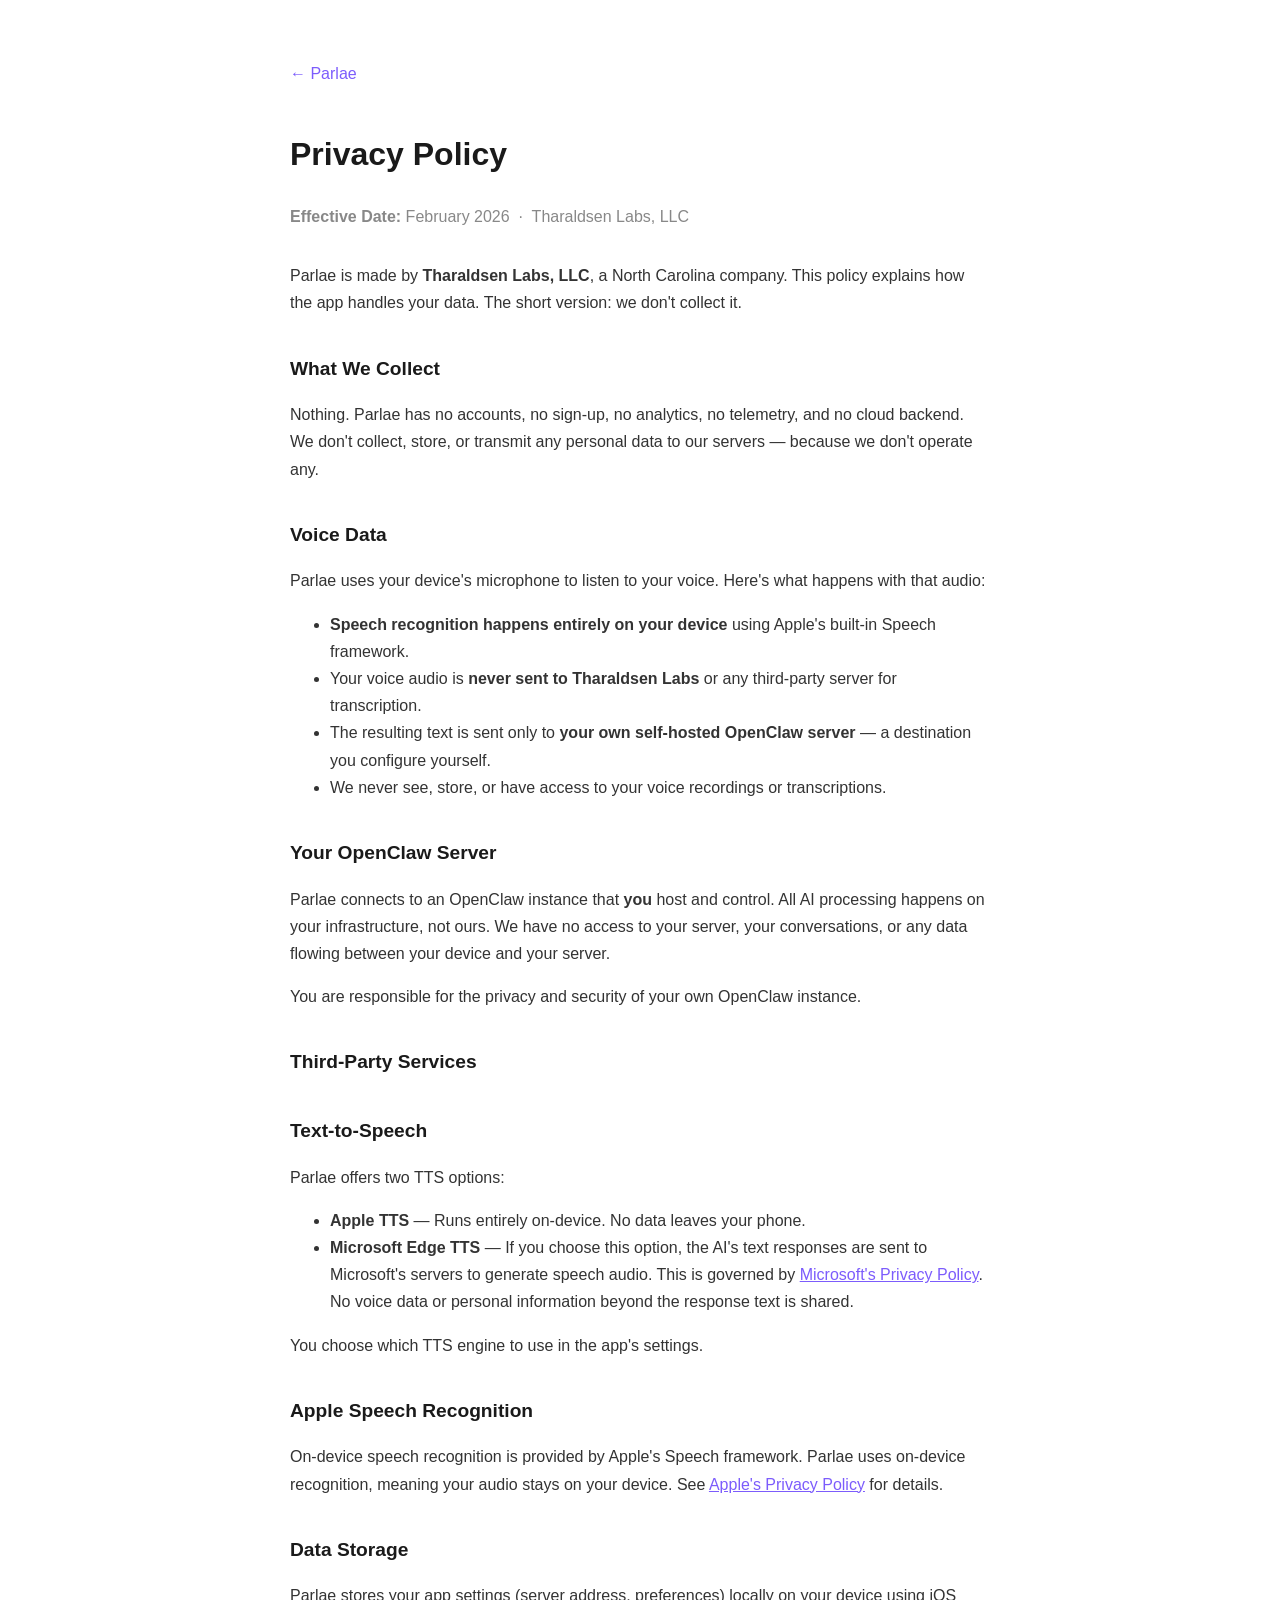
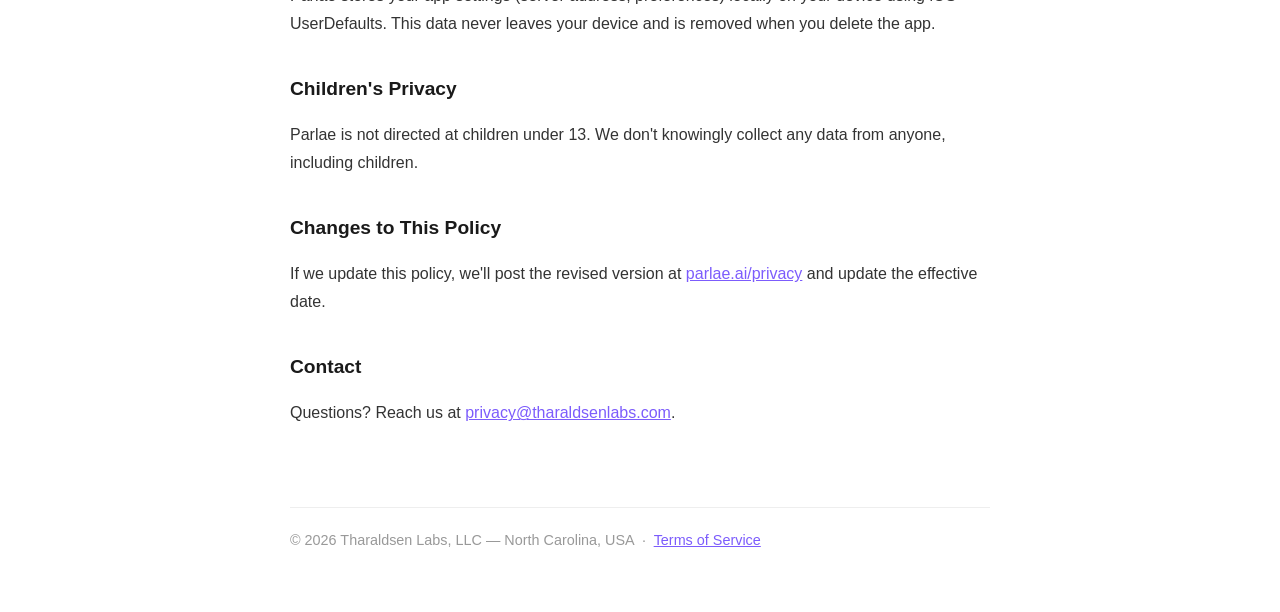
==== privacy/index.html @ a9ca46e7 "Add pretty URLs: /privacy and /terms" ====
<!DOCTYPE html>
<html lang="en">
<head>
  <meta charset="UTF-8">
  <meta name="viewport" content="width=device-width, initial-scale=1.0">
  <title>Privacy Policy — Parlae</title>
  <style>
    body { font-family: -apple-system, BlinkMacSystemFont, "Segoe UI", sans-serif; max-width: 700px; margin: 60px auto; padding: 0 24px; color: #1a1a1a; line-height: 1.7; }
    h1 { font-size: 2rem; font-weight: 700; }
    h2 { font-size: 1.2rem; font-weight: 600; margin-top: 36px; }
    p, li { color: #333; }
    a { color: #7C5CFC; }
    nav { margin-bottom: 40px; }
    nav a { margin-right: 20px; color: #7C5CFC; text-decoration: none; font-weight: 500; }
    .subtitle { color: #888; margin-bottom: 32px; }
    footer { margin-top: 80px; color: #999; font-size: 0.9rem; border-top: 1px solid #eee; padding-top: 20px; }
  </style>
</head>
<body>
  <nav><a href="/">← Parlae</a></nav>
  <h1>Privacy Policy</h1>
  <p class="subtitle"><strong>Effective Date:</strong> February 2026 &nbsp;·&nbsp; Tharaldsen Labs, LLC</p>

  <p>Parlae is made by <strong>Tharaldsen Labs, LLC</strong>, a North Carolina company. This policy explains how the app handles your data. The short version: we don't collect it.</p>

  <h2>What We Collect</h2>
  <p>Nothing. Parlae has no accounts, no sign-up, no analytics, no telemetry, and no cloud backend. We don't collect, store, or transmit any personal data to our servers — because we don't operate any.</p>

  <h2>Voice Data</h2>
  <p>Parlae uses your device's microphone to listen to your voice. Here's what happens with that audio:</p>
  <ul>
    <li><strong>Speech recognition happens entirely on your device</strong> using Apple's built-in Speech framework.</li>
    <li>Your voice audio is <strong>never sent to Tharaldsen Labs</strong> or any third-party server for transcription.</li>
    <li>The resulting text is sent only to <strong>your own self-hosted OpenClaw server</strong> — a destination you configure yourself.</li>
    <li>We never see, store, or have access to your voice recordings or transcriptions.</li>
  </ul>

  <h2>Your OpenClaw Server</h2>
  <p>Parlae connects to an OpenClaw instance that <strong>you</strong> host and control. All AI processing happens on your infrastructure, not ours. We have no access to your server, your conversations, or any data flowing between your device and your server.</p>
  <p>You are responsible for the privacy and security of your own OpenClaw instance.</p>

  <h2>Third-Party Services</h2>
  <h2>Text-to-Speech</h2>
  <p>Parlae offers two TTS options:</p>
  <ul>
    <li><strong>Apple TTS</strong> — Runs entirely on-device. No data leaves your phone.</li>
    <li><strong>Microsoft Edge TTS</strong> — If you choose this option, the AI's text responses are sent to Microsoft's servers to generate speech audio. This is governed by <a href="https://privacy.microsoft.com/privacystatement">Microsoft's Privacy Policy</a>. No voice data or personal information beyond the response text is shared.</li>
  </ul>
  <p>You choose which TTS engine to use in the app's settings.</p>

  <h2>Apple Speech Recognition</h2>
  <p>On-device speech recognition is provided by Apple's Speech framework. Parlae uses on-device recognition, meaning your audio stays on your device. See <a href="https://www.apple.com/privacy/">Apple's Privacy Policy</a> for details.</p>

  <h2>Data Storage</h2>
  <p>Parlae stores your app settings (server address, preferences) locally on your device using iOS UserDefaults. This data never leaves your device and is removed when you delete the app.</p>

  <h2>Children's Privacy</h2>
  <p>Parlae is not directed at children under 13. We don't knowingly collect any data from anyone, including children.</p>

  <h2>Changes to This Policy</h2>
  <p>If we update this policy, we'll post the revised version at <a href="https://parlae.ai/privacy">parlae.ai/privacy</a> and update the effective date.</p>

  <h2>Contact</h2>
  <p>Questions? Reach us at <a href="mailto:privacy@tharaldsenlabs.com">privacy@tharaldsenlabs.com</a>.</p>

  <footer>© 2026 Tharaldsen Labs, LLC — North Carolina, USA &nbsp;·&nbsp; <a href="/terms">Terms of Service</a></footer>
</body>
</html>
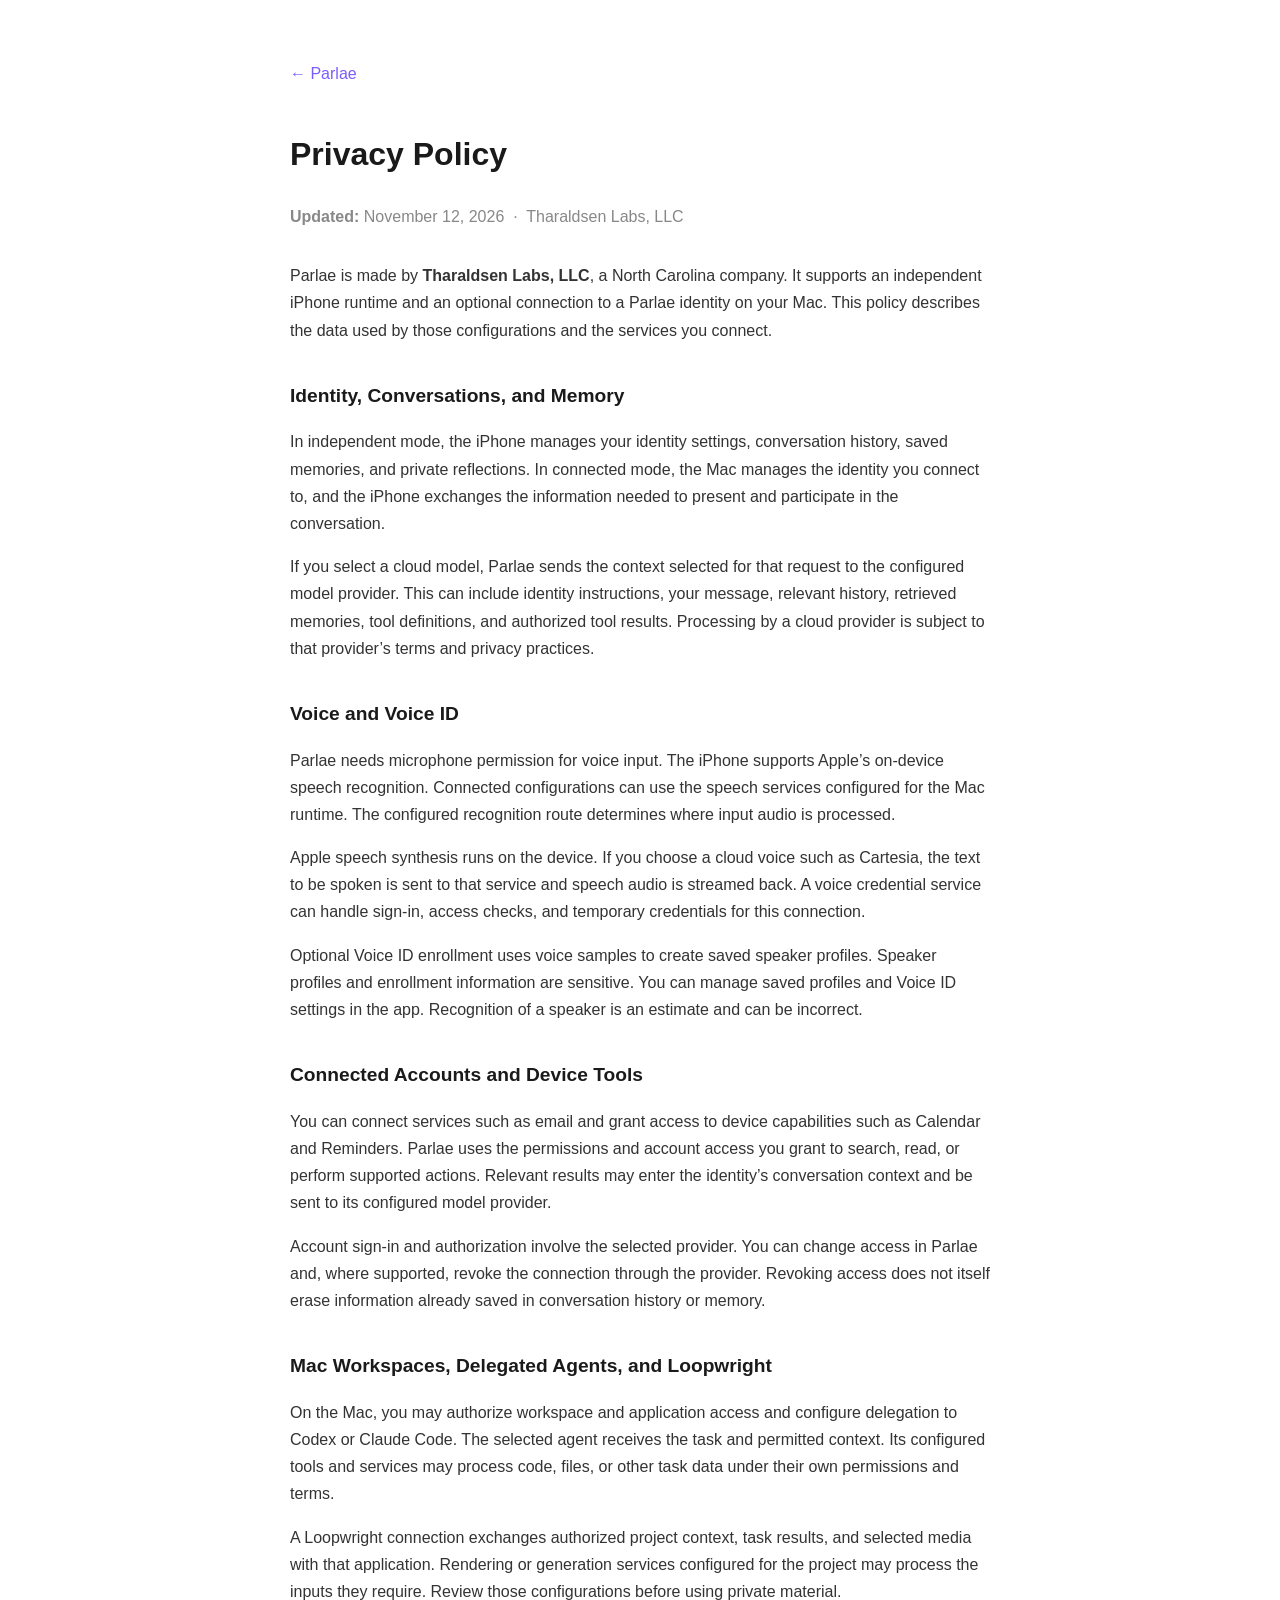
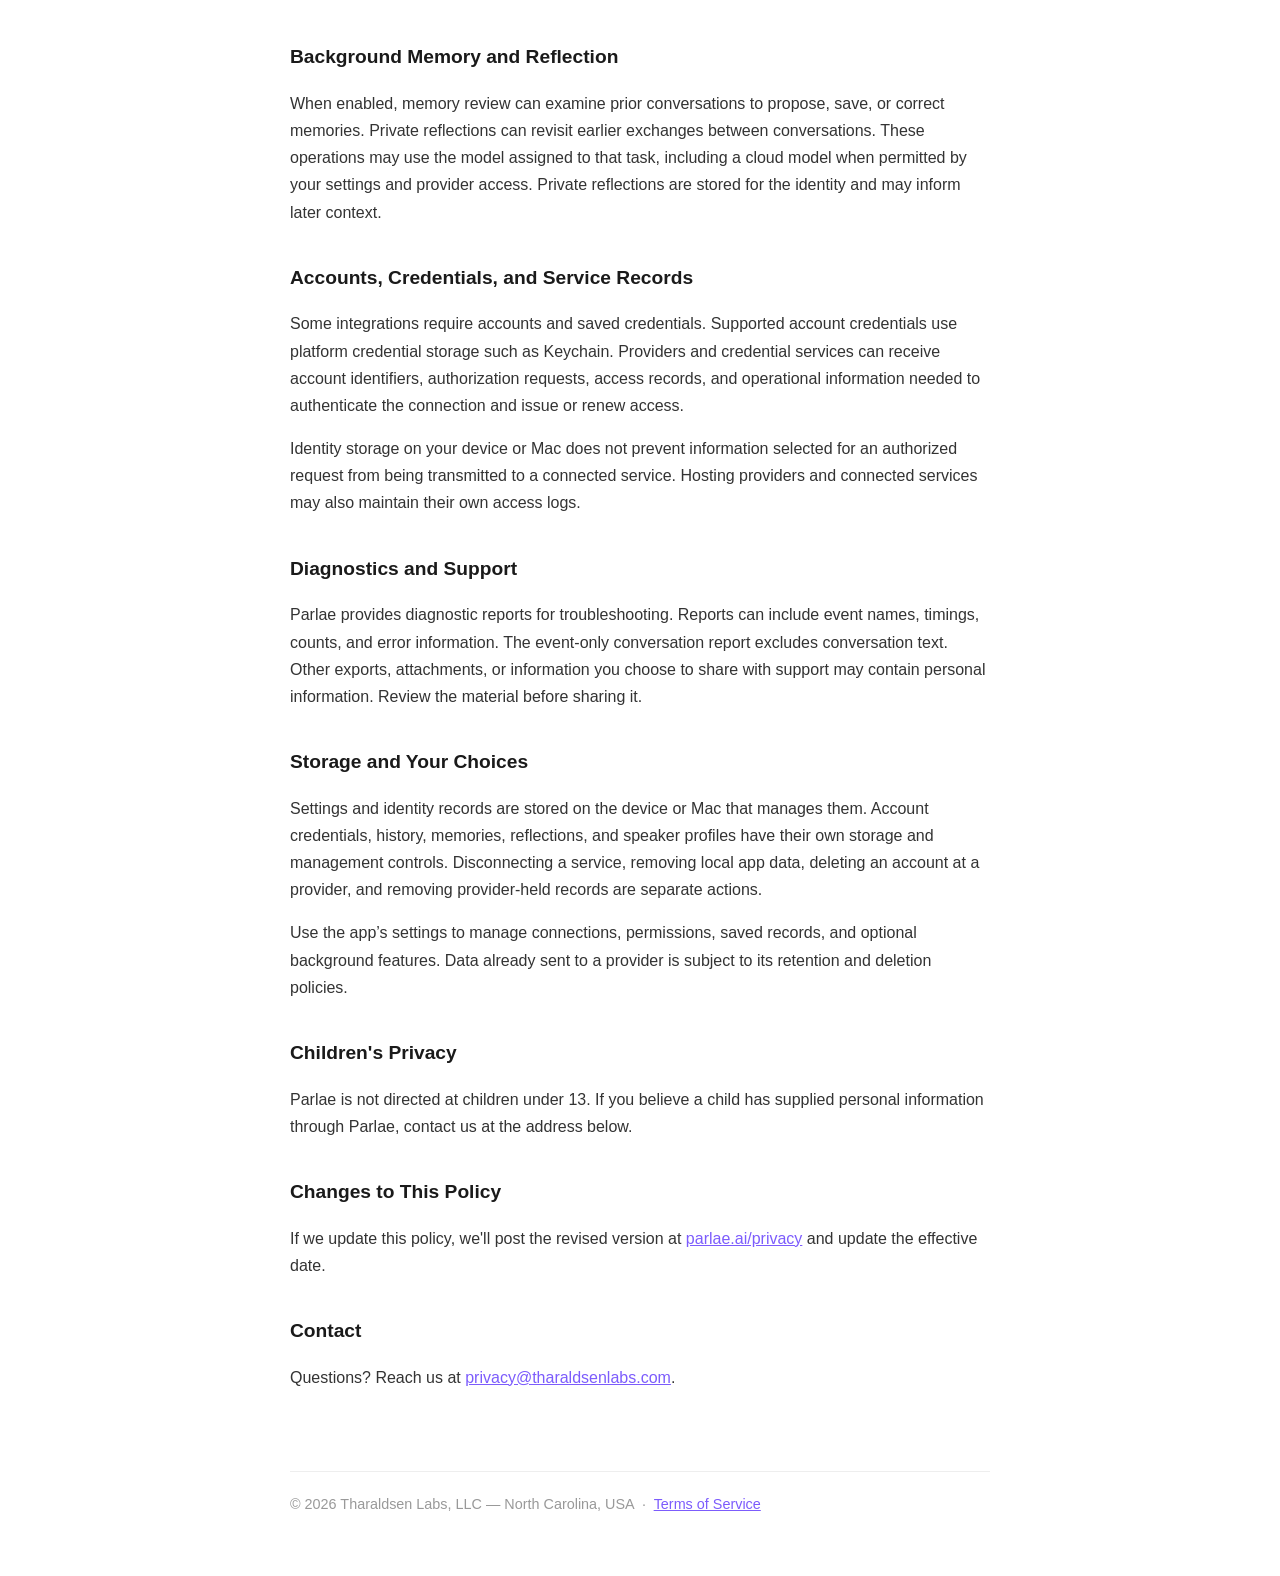
==== commit 46adde97: "Expand Parlae product site and update factual privacy descriptions" ====
--- a/privacy/index.html
+++ b/privacy/index.html
@@ -19,43 +19,43 @@
 <body>
   <nav><a href="/">← Parlae</a></nav>
   <h1>Privacy Policy</h1>
-  <p class="subtitle"><strong>Effective Date:</strong> February 2026 &nbsp;·&nbsp; Tharaldsen Labs, LLC</p>
+  <p class="subtitle"><strong>Updated:</strong> November 12, 2026 &nbsp;·&nbsp; Tharaldsen Labs, LLC</p>
 
-  <p>Parlae is made by <strong>Tharaldsen Labs, LLC</strong>, a North Carolina company. This policy explains how the app handles your data. The short version: we don't collect it.</p>
+  <p>Parlae is made by <strong>Tharaldsen Labs, LLC</strong>, a North Carolina company. It supports an independent iPhone runtime and an optional connection to a Parlae identity on your Mac. This policy describes the data used by those configurations and the services you connect.</p>
 
-  <h2>What We Collect</h2>
-  <p>Nothing. Parlae has no accounts, no sign-up, no analytics, no telemetry, and no cloud backend. We don't collect, store, or transmit any personal data to our servers — because we don't operate any.</p>
+  <h2>Identity, Conversations, and Memory</h2>
+  <p>In independent mode, the iPhone manages your identity settings, conversation history, saved memories, and private reflections. In connected mode, the Mac manages the identity you connect to, and the iPhone exchanges the information needed to present and participate in the conversation.</p>
+  <p>If you select a cloud model, Parlae sends the context selected for that request to the configured model provider. This can include identity instructions, your message, relevant history, retrieved memories, tool definitions, and authorized tool results. Processing by a cloud provider is subject to that provider’s terms and privacy practices.</p>
 
-  <h2>Voice Data</h2>
-  <p>Parlae uses your device's microphone to listen to your voice. Here's what happens with that audio:</p>
-  <ul>
-    <li><strong>Speech recognition happens entirely on your device</strong> using Apple's built-in Speech framework.</li>
-    <li>Your voice audio is <strong>never sent to Tharaldsen Labs</strong> or any third-party server for transcription.</li>
-    <li>The resulting text is sent only to <strong>your own self-hosted OpenClaw server</strong> — a destination you configure yourself.</li>
-    <li>We never see, store, or have access to your voice recordings or transcriptions.</li>
-  </ul>
+  <h2>Voice and Voice ID</h2>
+  <p>Parlae needs microphone permission for voice input. The iPhone supports Apple’s on-device speech recognition. Connected configurations can use the speech services configured for the Mac runtime. The configured recognition route determines where input audio is processed.</p>
+  <p>Apple speech synthesis runs on the device. If you choose a cloud voice such as Cartesia, the text to be spoken is sent to that service and speech audio is streamed back. A voice credential service can handle sign-in, access checks, and temporary credentials for this connection.</p>
+  <p>Optional Voice ID enrollment uses voice samples to create saved speaker profiles. Speaker profiles and enrollment information are sensitive. You can manage saved profiles and Voice ID settings in the app. Recognition of a speaker is an estimate and can be incorrect.</p>
 
-  <h2>Your OpenClaw Server</h2>
-  <p>Parlae connects to an OpenClaw instance that <strong>you</strong> host and control. All AI processing happens on your infrastructure, not ours. We have no access to your server, your conversations, or any data flowing between your device and your server.</p>
-  <p>You are responsible for the privacy and security of your own OpenClaw instance.</p>
+  <h2>Connected Accounts and Device Tools</h2>
+  <p>You can connect services such as email and grant access to device capabilities such as Calendar and Reminders. Parlae uses the permissions and account access you grant to search, read, or perform supported actions. Relevant results may enter the identity’s conversation context and be sent to its configured model provider.</p>
+  <p>Account sign-in and authorization involve the selected provider. You can change access in Parlae and, where supported, revoke the connection through the provider. Revoking access does not itself erase information already saved in conversation history or memory.</p>
 
-  <h2>Third-Party Services</h2>
-  <h2>Text-to-Speech</h2>
-  <p>Parlae offers two TTS options:</p>
-  <ul>
-    <li><strong>Apple TTS</strong> — Runs entirely on-device. No data leaves your phone.</li>
-    <li><strong>Microsoft Edge TTS</strong> — If you choose this option, the AI's text responses are sent to Microsoft's servers to generate speech audio. This is governed by <a href="https://privacy.microsoft.com/privacystatement">Microsoft's Privacy Policy</a>. No voice data or personal information beyond the response text is shared.</li>
-  </ul>
-  <p>You choose which TTS engine to use in the app's settings.</p>
+  <h2>Mac Workspaces, Delegated Agents, and Loopwright</h2>
+  <p>On the Mac, you may authorize workspace and application access and configure delegation to Codex or Claude Code. The selected agent receives the task and permitted context. Its configured tools and services may process code, files, or other task data under their own permissions and terms.</p>
+  <p>A Loopwright connection exchanges authorized project context, task results, and selected media with that application. Rendering or generation services configured for the project may process the inputs they require. Review those configurations before using private material.</p>
 
-  <h2>Apple Speech Recognition</h2>
-  <p>On-device speech recognition is provided by Apple's Speech framework. Parlae uses on-device recognition, meaning your audio stays on your device. See <a href="https://www.apple.com/privacy/">Apple's Privacy Policy</a> for details.</p>
+  <h2>Background Memory and Reflection</h2>
+  <p>When enabled, memory review can examine prior conversations to propose, save, or correct memories. Private reflections can revisit earlier exchanges between conversations. These operations may use the model assigned to that task, including a cloud model when permitted by your settings and provider access. Private reflections are stored for the identity and may inform later context.</p>
 
-  <h2>Data Storage</h2>
-  <p>Parlae stores your app settings (server address, preferences) locally on your device using iOS UserDefaults. This data never leaves your device and is removed when you delete the app.</p>
+  <h2>Accounts, Credentials, and Service Records</h2>
+  <p>Some integrations require accounts and saved credentials. Supported account credentials use platform credential storage such as Keychain. Providers and credential services can receive account identifiers, authorization requests, access records, and operational information needed to authenticate the connection and issue or renew access.</p>
+  <p>Identity storage on your device or Mac does not prevent information selected for an authorized request from being transmitted to a connected service. Hosting providers and connected services may also maintain their own access logs.</p>
+
+  <h2>Diagnostics and Support</h2>
+  <p>Parlae provides diagnostic reports for troubleshooting. Reports can include event names, timings, counts, and error information. The event-only conversation report excludes conversation text. Other exports, attachments, or information you choose to share with support may contain personal information. Review the material before sharing it.</p>
+
+  <h2>Storage and Your Choices</h2>
+  <p>Settings and identity records are stored on the device or Mac that manages them. Account credentials, history, memories, reflections, and speaker profiles have their own storage and management controls. Disconnecting a service, removing local app data, deleting an account at a provider, and removing provider-held records are separate actions.</p>
+  <p>Use the app’s settings to manage connections, permissions, saved records, and optional background features. Data already sent to a provider is subject to its retention and deletion policies.</p>
 
   <h2>Children's Privacy</h2>
-  <p>Parlae is not directed at children under 13. We don't knowingly collect any data from anyone, including children.</p>
+  <p>Parlae is not directed at children under 13. If you believe a child has supplied personal information through Parlae, contact us at the address below.</p>
 
   <h2>Changes to This Policy</h2>
   <p>If we update this policy, we'll post the revised version at <a href="https://parlae.ai/privacy">parlae.ai/privacy</a> and update the effective date.</p>
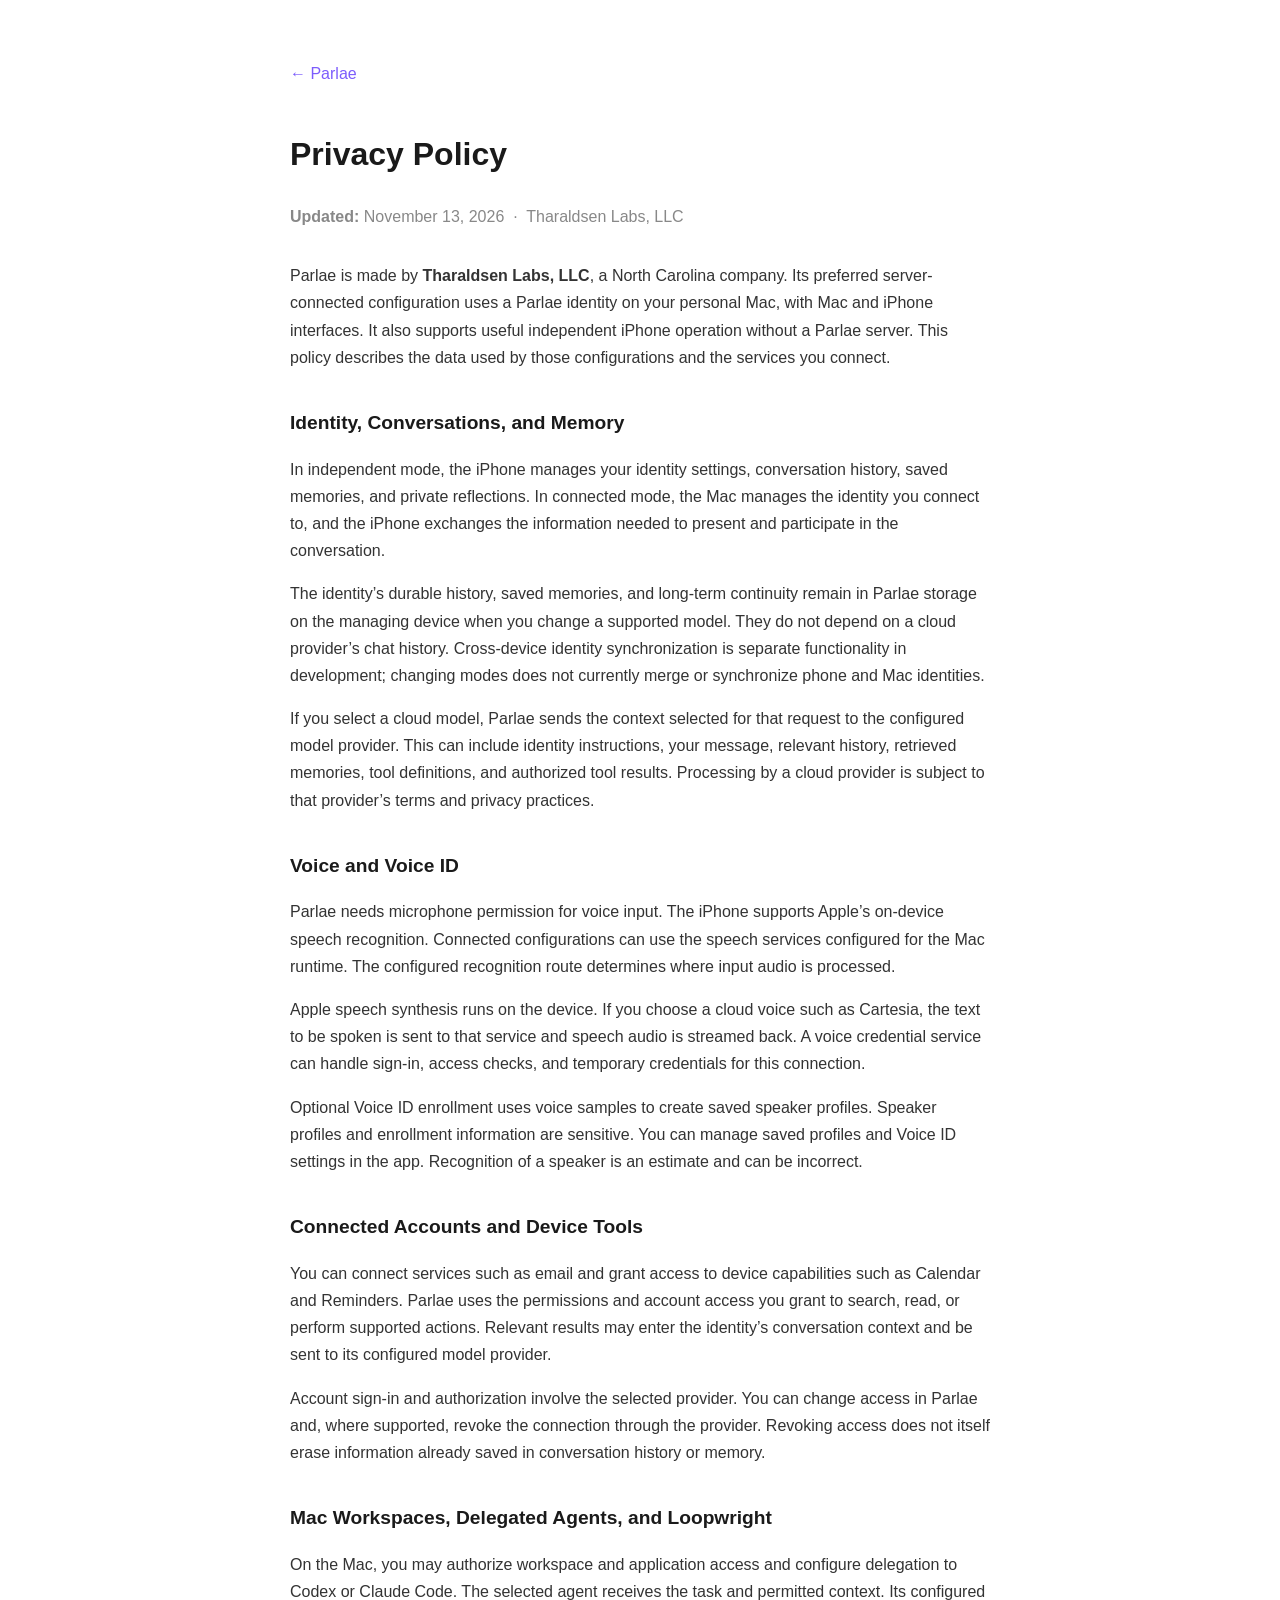
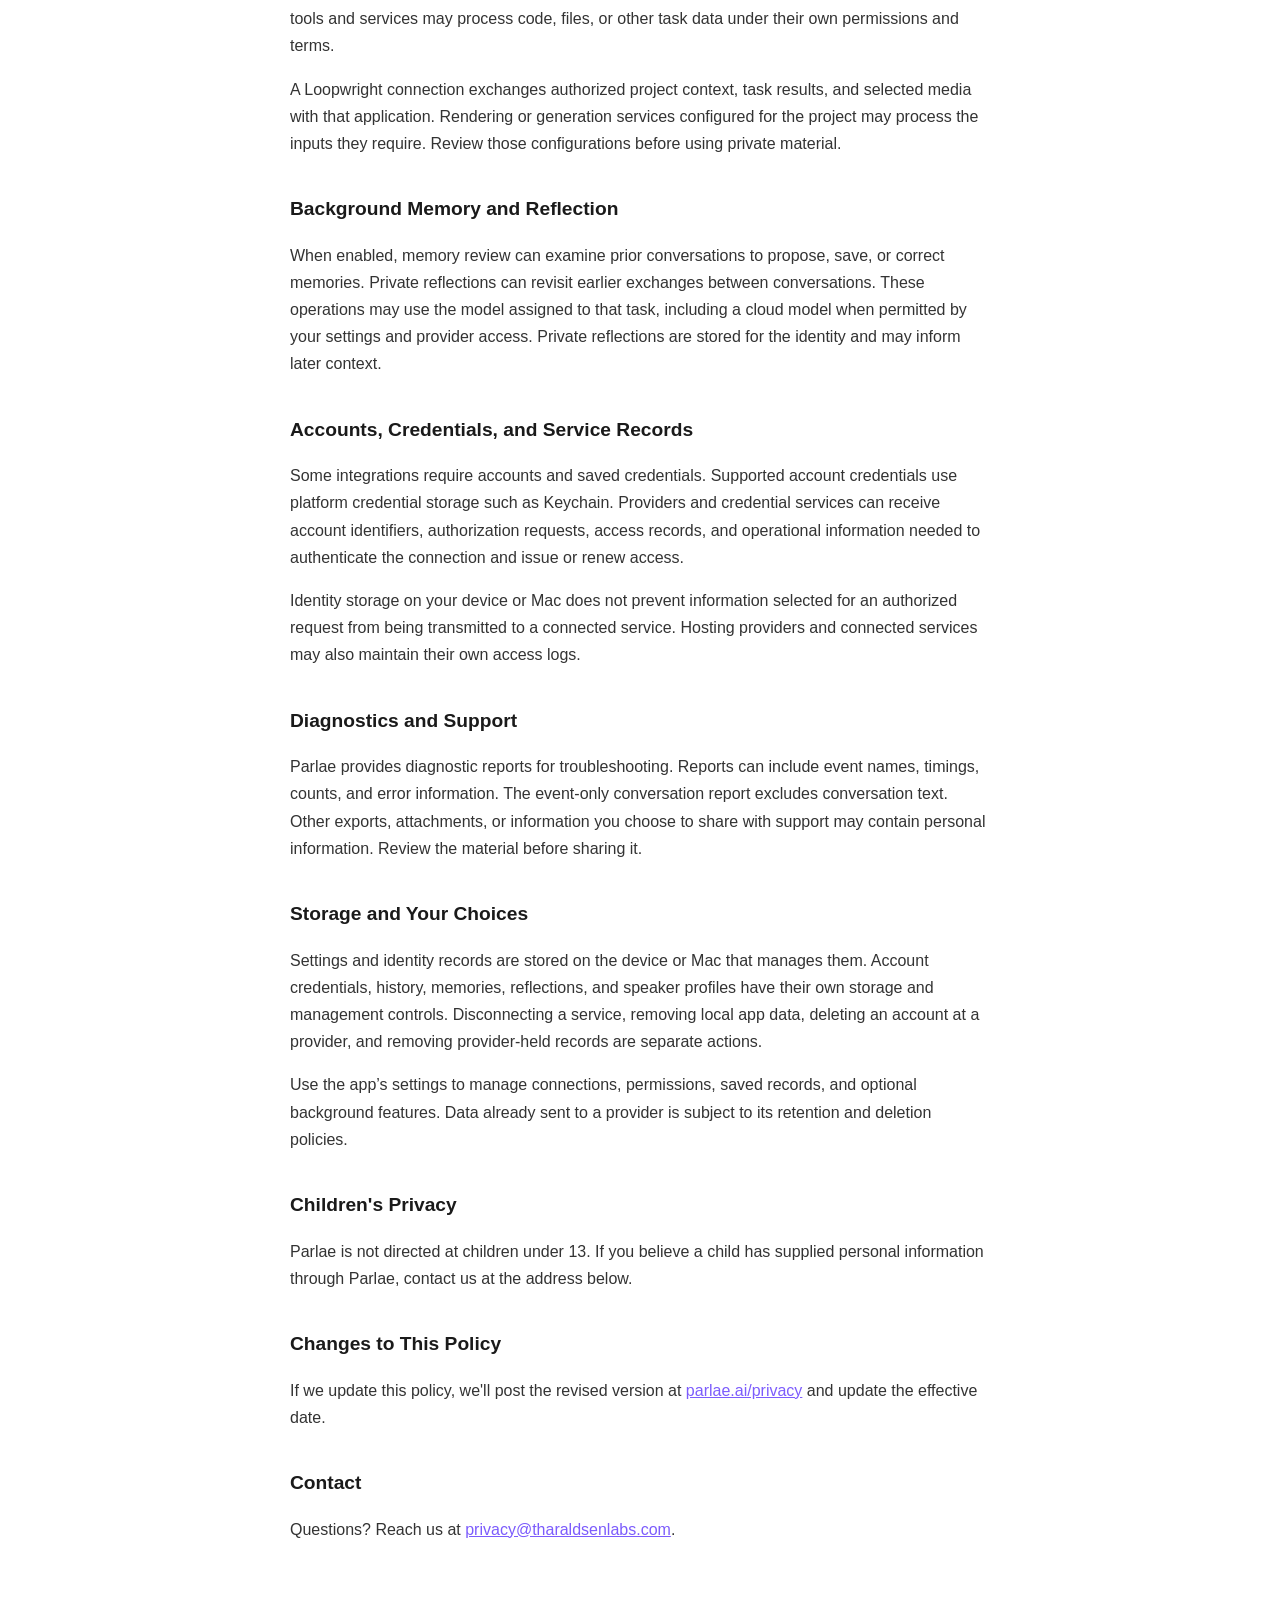
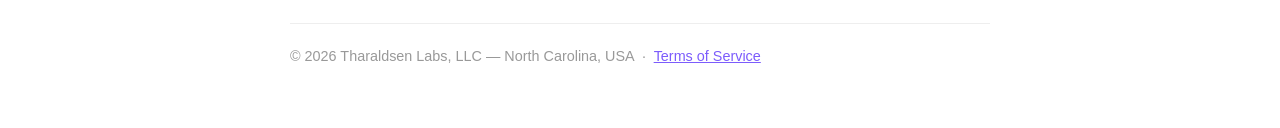
==== commit 04414c26: "Emphasize device-owned memory, model portability, and preferred Mac experience" ====
--- a/privacy/index.html
+++ b/privacy/index.html
@@ -19,12 +19,13 @@
 <body>
   <nav><a href="/">← Parlae</a></nav>
   <h1>Privacy Policy</h1>
-  <p class="subtitle"><strong>Updated:</strong> November 12, 2026 &nbsp;·&nbsp; Tharaldsen Labs, LLC</p>
+  <p class="subtitle"><strong>Updated:</strong> November 13, 2026 &nbsp;·&nbsp; Tharaldsen Labs, LLC</p>
 
-  <p>Parlae is made by <strong>Tharaldsen Labs, LLC</strong>, a North Carolina company. It supports an independent iPhone runtime and an optional connection to a Parlae identity on your Mac. This policy describes the data used by those configurations and the services you connect.</p>
+  <p>Parlae is made by <strong>Tharaldsen Labs, LLC</strong>, a North Carolina company. Its preferred server-connected configuration uses a Parlae identity on your personal Mac, with Mac and iPhone interfaces. It also supports useful independent iPhone operation without a Parlae server. This policy describes the data used by those configurations and the services you connect.</p>
 
   <h2>Identity, Conversations, and Memory</h2>
   <p>In independent mode, the iPhone manages your identity settings, conversation history, saved memories, and private reflections. In connected mode, the Mac manages the identity you connect to, and the iPhone exchanges the information needed to present and participate in the conversation.</p>
+  <p>The identity’s durable history, saved memories, and long-term continuity remain in Parlae storage on the managing device when you change a supported model. They do not depend on a cloud provider’s chat history. Cross-device identity synchronization is separate functionality in development; changing modes does not currently merge or synchronize phone and Mac identities.</p>
   <p>If you select a cloud model, Parlae sends the context selected for that request to the configured model provider. This can include identity instructions, your message, relevant history, retrieved memories, tool definitions, and authorized tool results. Processing by a cloud provider is subject to that provider’s terms and privacy practices.</p>
 
   <h2>Voice and Voice ID</h2>
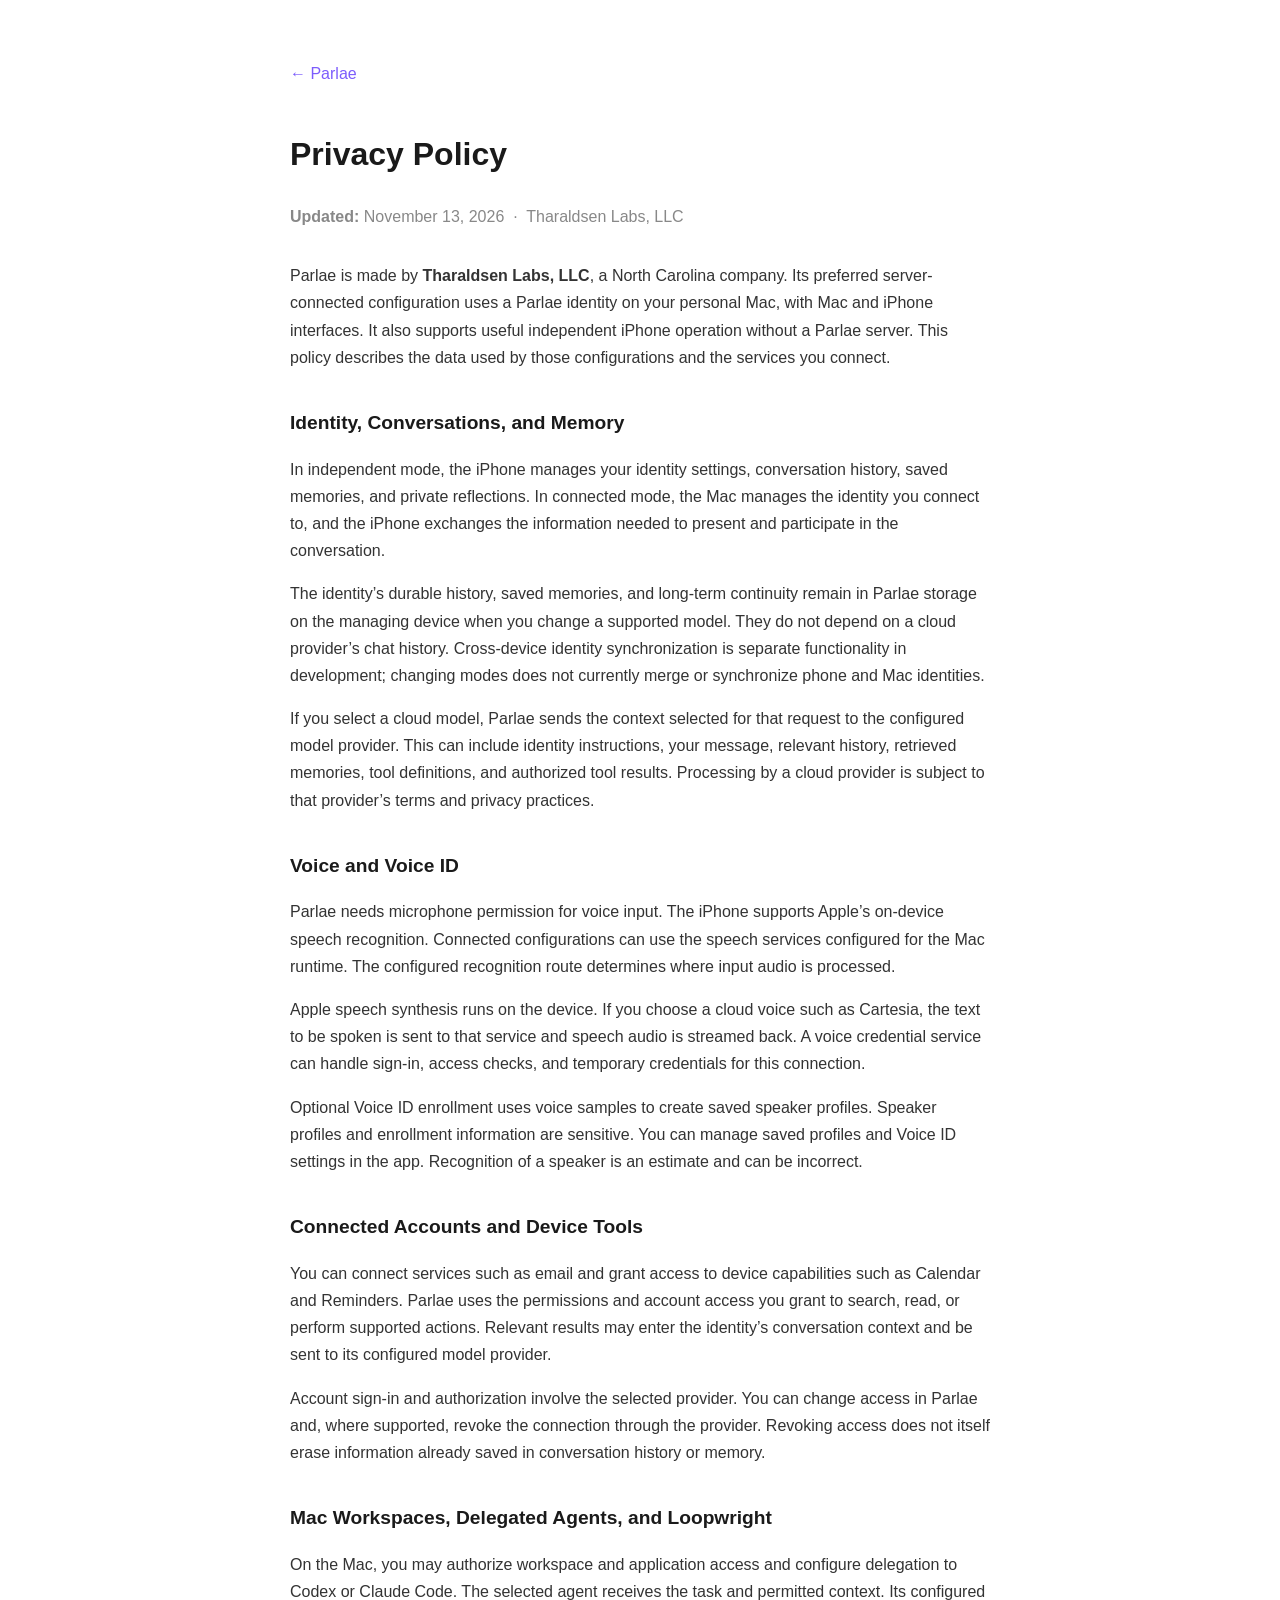
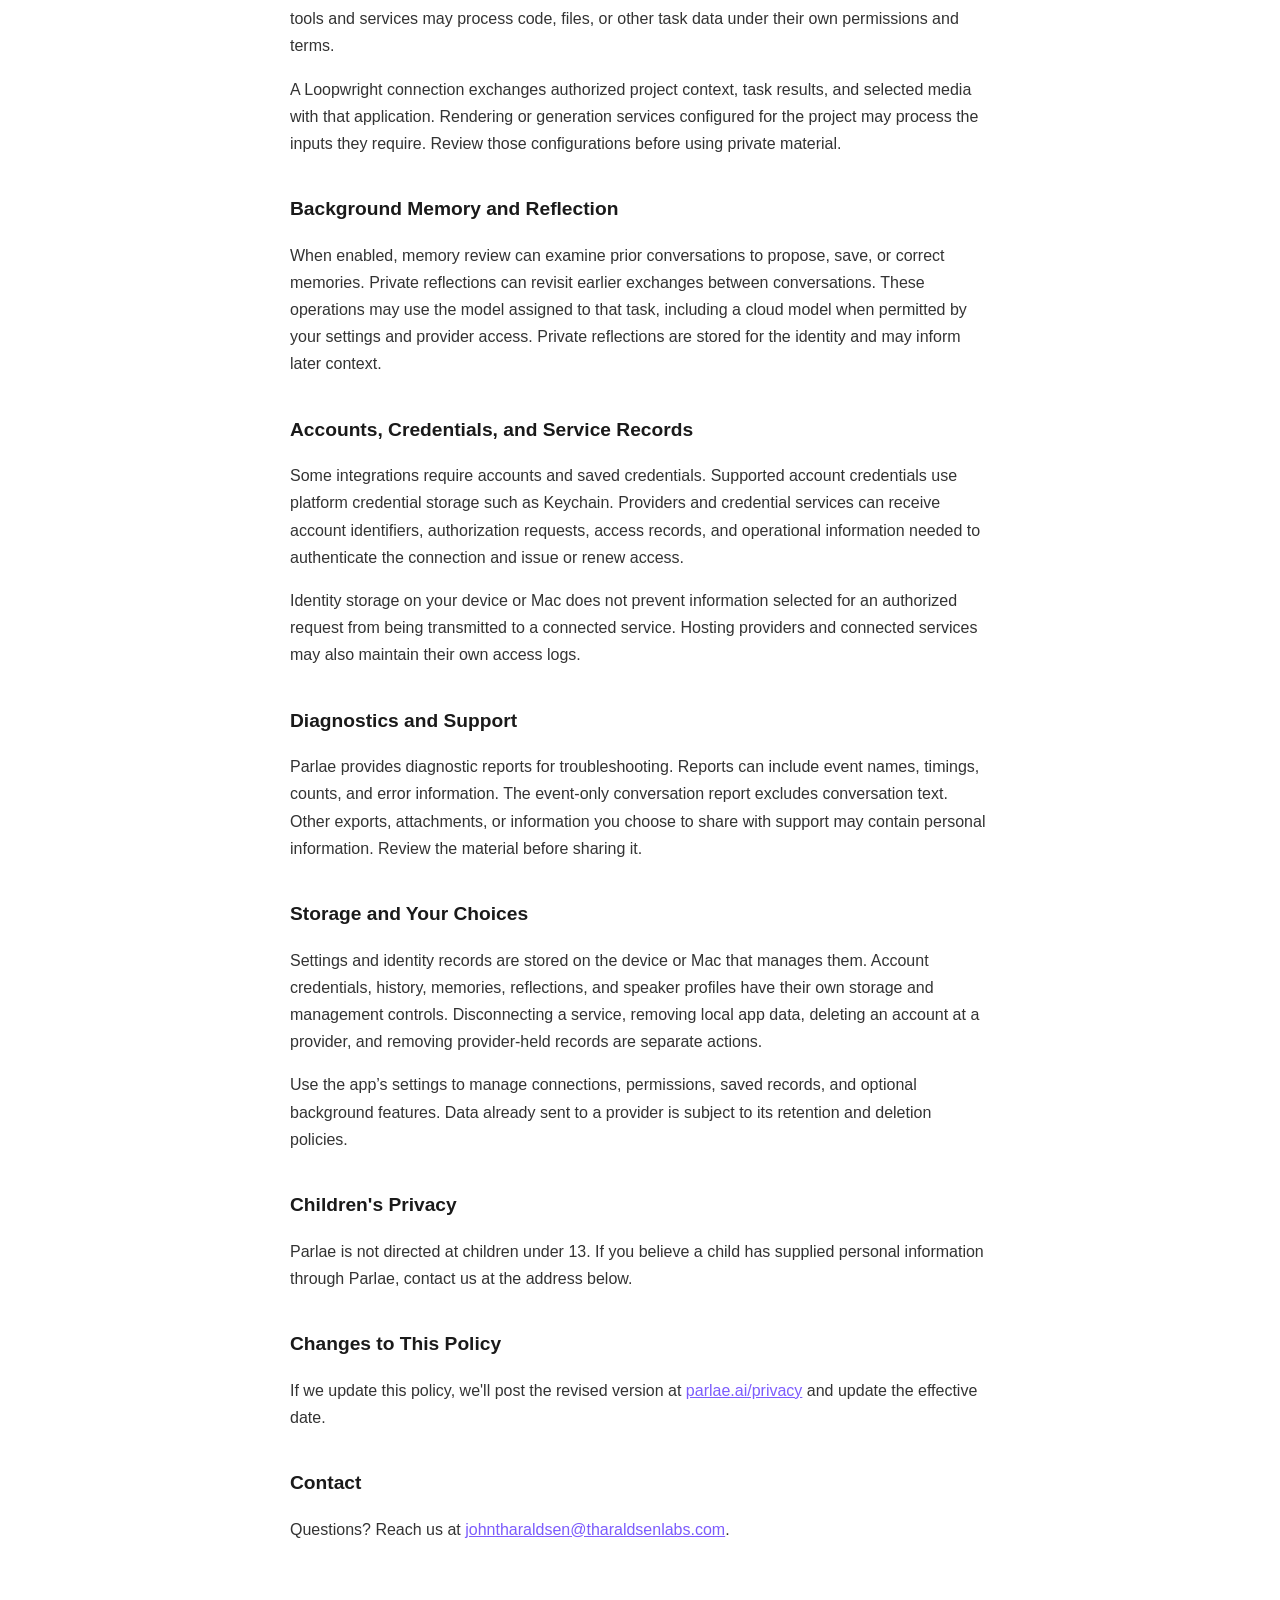
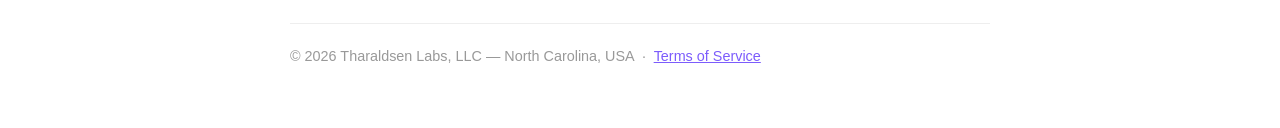
==== commit 5382f905: "Update Parlae privacy and legal contact addresses" ====
--- a/privacy/index.html
+++ b/privacy/index.html
@@ -62,7 +62,7 @@
   <p>If we update this policy, we'll post the revised version at <a href="https://parlae.ai/privacy">parlae.ai/privacy</a> and update the effective date.</p>
 
   <h2>Contact</h2>
-  <p>Questions? Reach us at <a href="mailto:privacy@tharaldsenlabs.com">privacy@tharaldsenlabs.com</a>.</p>
+  <p>Questions? Reach us at <a href="mailto:johntharaldsen@tharaldsenlabs.com">johntharaldsen@tharaldsenlabs.com</a>.</p>
 
   <footer>© 2026 Tharaldsen Labs, LLC — North Carolina, USA &nbsp;·&nbsp; <a href="/terms">Terms of Service</a></footer>
 </body>
